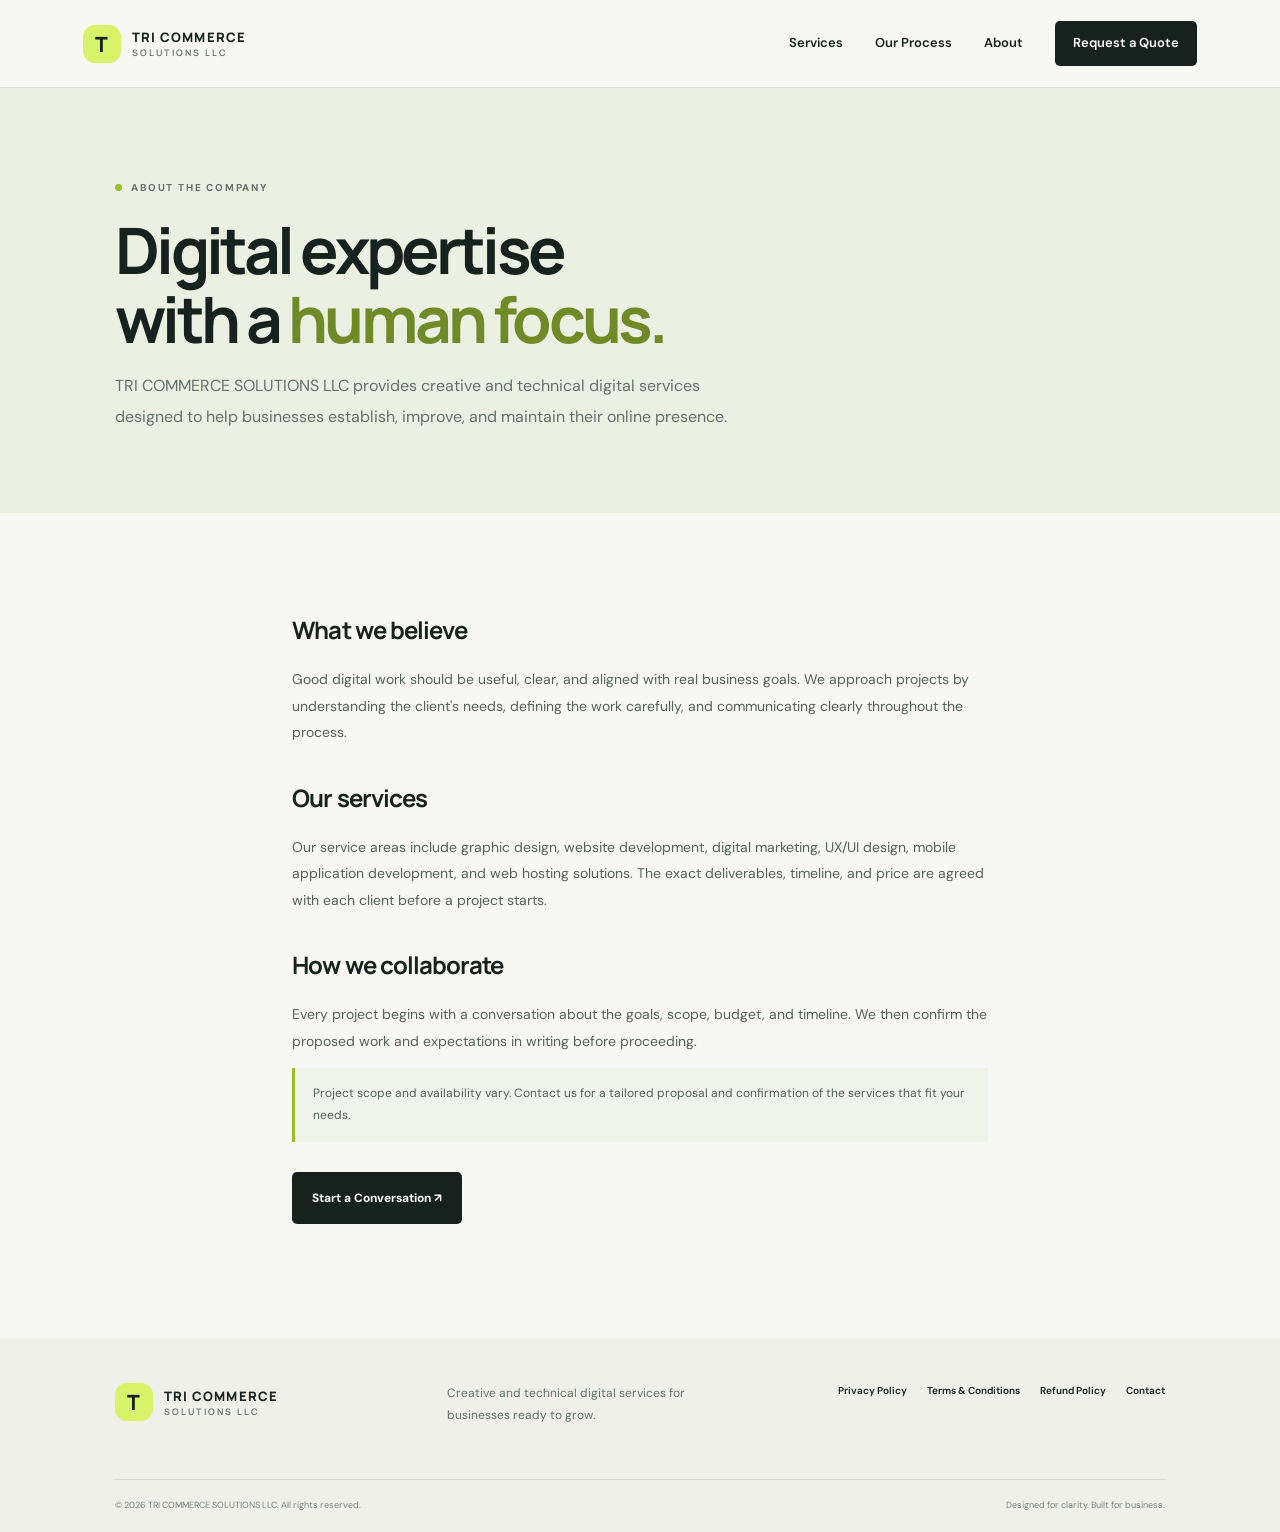
==== about.html @ a109f2fc "Add files via upload" ====
<!doctype html><html lang="en"><head><meta charset="utf-8"><meta name="viewport" content="width=device-width,initial-scale=1"><meta name="description" content="Learn about TRI COMMERCE SOLUTIONS LLC and its digital services."><title>About Us | TRI COMMERCE SOLUTIONS LLC</title><link rel="stylesheet" href="styles.css"></head><body><header class="site-header"><a class="brand" href="index.html"><span class="brand-mark">T</span><span>TRI COMMERCE <small>SOLUTIONS LLC</small></span></a><button class="menu-toggle" aria-label="Toggle navigation" aria-expanded="false">☰</button><nav class="nav"><a href="index.html#services">Services</a><a href="index.html#process">Our Process</a><a href="about.html">About</a><a href="contact.html" class="nav-cta">Request a Quote</a></nav></header><main><section class="page-hero"><p class="eyebrow"><span></span> ABOUT THE COMPANY</p><h1>Digital expertise<br>with a <em>human focus.</em></h1><p>TRI COMMERCE SOLUTIONS LLC provides creative and technical digital services designed to help businesses establish, improve, and maintain their online presence.</p></section><section class="content-section"><h2>What we believe</h2><p>Good digital work should be useful, clear, and aligned with real business goals. We approach projects by understanding the client's needs, defining the work carefully, and communicating clearly throughout the process.</p><h2>Our services</h2><p>Our service areas include graphic design, website development, digital marketing, UX/UI design, mobile application development, and web hosting solutions. The exact deliverables, timeline, and price are agreed with each client before a project starts.</p><h2>How we collaborate</h2><p>Every project begins with a conversation about the goals, scope, budget, and timeline. We then confirm the proposed work and expectations in writing before proceeding.</p><div class="notice">Project scope and availability vary. Contact us for a tailored proposal and confirmation of the services that fit your needs.</div><p style="margin-top:30px"><a class="button button-dark" href="contact.html">Start a Conversation ↗</a></p></section></main><footer class="footer"><div class="footer-top"><a class="brand brand-footer" href="index.html"><span class="brand-mark">T</span><span>TRI COMMERCE <small>SOLUTIONS LLC</small></span></a><p>Creative and technical digital services for businesses ready to grow.</p><div class="footer-links"><a href="privacy.html">Privacy Policy</a><a href="terms.html">Terms & Conditions</a><a href="refund-policy.html">Refund Policy</a><a href="contact.html">Contact</a></div></div><div class="footer-bottom"><span>© <span id="year"></span> TRI COMMERCE SOLUTIONS LLC. All rights reserved.</span><span>Designed for clarity. Built for business.</span></div></footer><script src="script.js"></script></body></html>
---- styles.css ----
@import url('https://fonts.googleapis.com/css2?family=DM+Sans:wght@400;500;600;700&family=Manrope:wght@400;500;600;700;800&display=swap');
:root{--ink:#17221e;--muted:#66716b;--paper:#f7f8f4;--green:#d8f36a;--line:#dfe4dc;--white:#fff}*{box-sizing:border-box}html{scroll-behavior:smooth}body{margin:0;background:var(--paper);color:var(--ink);font-family:'DM Sans',sans-serif;line-height:1.6}a{color:inherit;text-decoration:none}.site-header{height:88px;display:flex;align-items:center;justify-content:space-between;padding:0 6.5%;border-bottom:1px solid var(--line);background:rgba(247,248,244,.94);position:sticky;top:0;z-index:10;backdrop-filter:blur(14px)}.brand{display:flex;align-items:center;gap:11px;font:800 13px Manrope,sans-serif;letter-spacing:.08em}.brand small{display:block;font-size:9px;letter-spacing:.23em;font-weight:600;color:var(--muted)}.brand-mark{display:grid;place-items:center;width:38px;height:38px;background:var(--green);border-radius:12px;font:800 21px Manrope}.nav{display:flex;align-items:center;gap:32px;font-size:13px;font-weight:600}.nav a:not(.nav-cta):hover,.footer-links a:hover{opacity:.65}.nav-cta{background:var(--ink);color:white;padding:12px 18px;border-radius:5px}.menu-toggle{display:none;border:0;background:none;font-size:24px}.hero{min-height:590px;padding:80px 9% 70px;display:grid;grid-template-columns:1.1fr .9fr;align-items:center;gap:5%;overflow:hidden}.eyebrow{font-size:10px;font-weight:700;letter-spacing:.18em;color:#657267;display:flex;align-items:center;gap:9px}.eyebrow span{width:7px;height:7px;background:#9dbd26;border-radius:50%}h1,h2,h3,p{margin-top:0}h1,h2{font-family:Manrope,sans-serif;letter-spacing:-.06em;line-height:1.08}h1{font-size:clamp(48px,6vw,78px);margin:24px 0}h1 em,h2 em{font-style:normal;color:#718a28} .hero-text{max-width:480px;color:var(--muted);font-size:16px;line-height:1.8}.hero-actions{display:flex;align-items:center;gap:27px;margin-top:30px}.button{display:inline-flex;align-items:center;justify-content:center;gap:22px;padding:15px 20px;border-radius:5px;font-size:12px;font-weight:700;transition:transform .2s}.button:hover{transform:translateY(-2px)}.button-dark{background:var(--ink);color:white}.button-dark span{color:var(--green);font-size:18px}.text-link{font-size:12px;font-weight:700}.hero-note{display:flex;align-items:center;gap:13px;margin-top:48px;color:var(--muted);font-size:11px}.avatar-stack{display:flex}.avatar-stack b{display:grid;place-items:center;width:27px;height:27px;margin-right:-6px;border:2px solid var(--paper);border-radius:50%;background:#dce6d2;font-size:9px;color:var(--ink)}.avatar-stack b:nth-child(2){background:#e9dfc8}.avatar-stack b:nth-child(3){background:#c9d9d3}.hero-art{height:410px;position:relative;display:grid;place-items:center}.art-orbit{position:absolute;border:1px solid #dce2d8;border-radius:50%;width:350px;height:350px}.orbit-two{width:450px;height:450px;border-style:dashed}.art-card{position:absolute;border-radius:12px;box-shadow:0 25px 65px #17221e20}.card-back{width:210px;height:275px;right:9%;top:8%;background:#e6eadd;padding:22px;transform:rotate(9deg)}.tiny-label{font-size:9px;letter-spacing:.15em;color:#7d887c}.mini-lines{margin-top:45px;display:grid;gap:10px}.mini-lines i{height:7px;border-radius:5px;background:#c2cbb9}.mini-lines i:nth-child(2){width:70%}.mini-lines i:nth-child(3){width:45%}.card-front{width:235px;height:300px;left:10%;top:17%;background:var(--green);padding:23px;display:flex;flex-direction:column;justify-content:space-between;transform:rotate(-7deg)}.art-symbol{font-size:105px;line-height:1;font-weight:400}.art-card-bottom{display:flex;justify-content:space-between;align-items:end;font:700 22px/1.15 Manrope;letter-spacing:-.05em}.art-card-bottom b{font-size:25px}.art-dot{position:absolute;width:13px;height:13px;border-radius:50%;background:#92a945}.dot-one{top:8%;left:23%}.dot-two{bottom:9%;right:14%;background:#d1a77a}.art-label{position:absolute;bottom:2%;left:4%;font-size:9px;line-height:1.8;letter-spacing:.16em;font-weight:700;color:#788276}.trust-strip{border-top:1px solid var(--line);border-bottom:1px solid var(--line);padding:22px 9%;display:flex;justify-content:space-between;gap:18px;font-size:9px;letter-spacing:.16em;font-weight:700;color:#788276}.section{padding:100px 9%}.section-heading{display:flex;justify-content:space-between;align-items:end;gap:40px;margin-bottom:45px}.section-heading h2,.process-inner h2,.cta-section h2{font-size:clamp(38px,4.4vw,58px);margin:16px 0 0}.section-heading>p{max-width:390px;color:var(--muted);font-size:14px;line-height:1.9;margin-bottom:4px}.service-grid{display:grid;grid-template-columns:repeat(3,1fr);border-top:1px solid var(--line);border-left:1px solid var(--line)}.service-card{position:relative;min-height:255px;padding:28px;border-right:1px solid var(--line);border-bottom:1px solid var(--line);transition:background .2s}.service-card:hover{background:#eef2e8}.service-number{position:absolute;right:24px;top:27px;font-size:10px;color:#8c9689}.service-icon{display:grid;place-items:center;width:43px;height:43px;background:#e7eddf;border-radius:10px;font-size:22px;margin-bottom:26px}.service-card h3{font:700 18px Manrope;letter-spacing:-.04em;margin-bottom:9px}.service-card p{font-size:12px;line-height:1.8;color:var(--muted);min-height:65px}.service-card a{font-size:11px;font-weight:700}.process-section{background:#1a2721;color:#fff}.process-inner{display:grid;grid-template-columns:1fr 1fr;gap:12%;align-items:center}.process-inner .eyebrow{color:#b9c4b6}.process-inner h2 em{color:var(--green)}.process-intro{color:#b5c0b7;max-width:390px;font-size:13px;line-height:1.9;margin:24px 0 28px}.button-light{background:var(--green);color:var(--ink)}.steps{border-top:1px solid #46534b}.step{display:grid;grid-template-columns:40px 1fr;gap:18px;padding:24px 0;border-bottom:1px solid #46534b}.step>span{font-size:11px;color:var(--green);padding-top:4px}.step h3{font:700 17px Manrope;margin-bottom:6px}.step p{font-size:12px;color:#b5c0b7;margin:0;line-height:1.8}.cta-section{text-align:center;padding:100px 20px}.cta-section .eyebrow{justify-content:center}.cta-section h2{margin:18px 0 30px}.footer{padding:45px 9% 20px;background:#eef0e9}.footer-top{display:grid;grid-template-columns:1fr 1fr 1.3fr;gap:35px;align-items:start;padding-bottom:40px}.brand-footer{align-self:start}.footer-top>p{max-width:260px;font-size:12px;color:var(--muted);line-height:1.8}.footer-links{display:flex;justify-content:flex-end;flex-wrap:wrap;gap:15px 20px;font-size:10px;font-weight:600}.footer-bottom{display:flex;justify-content:space-between;border-top:1px solid #d8ddd4;padding-top:18px;font-size:9px;color:#7c867d}.page-hero{padding:90px 9% 65px;background:#eaf0e2}.page-hero h1{font-size:clamp(42px,5vw,64px);margin:18px 0}.page-hero p{max-width:650px;color:var(--muted);line-height:1.9}.content-section{max-width:900px;margin:auto;padding:65px 8% 100px}.content-section h2{font:700 24px Manrope;letter-spacing:-.04em;margin-top:35px}.content-section p,.content-section li{font-size:14px;color:#56625a;line-height:1.9}.content-section ul{padding-left:22px}.contact-layout{display:grid;grid-template-columns:.8fr 1.2fr;gap:70px}.contact-aside h2{font-size:34px}.contact-aside p{color:var(--muted);font-size:13px;line-height:1.9}.contact-aside .contact-note{margin-top:30px;padding:18px;background:#eef2e8;border-radius:7px;font-size:12px}.form-card{background:white;border:1px solid var(--line);border-radius:10px;padding:30px}.form-grid{display:grid;grid-template-columns:1fr 1fr;gap:18px}.field{display:flex;flex-direction:column;gap:7px;margin-bottom:17px}.field.full{grid-column:1/-1}.field label{font-size:11px;font-weight:700}.field input,.field select,.field textarea{width:100%;border:1px solid #dce2d9;border-radius:5px;padding:13px;font:12px 'DM Sans';background:#fcfdfb;color:var(--ink)}.field textarea{min-height:120px;resize:vertical}.field input:focus,.field select:focus,.field textarea:focus{outline:2px solid #c5df7a;border-color:transparent}.form-hint{font-size:10px;color:#7a857c;line-height:1.6}.success-message{display:none;margin-top:15px;padding:12px;background:#eff6dc;border-radius:5px;font-size:12px}.legal-updated{font-size:11px;color:#8a948b}.notice{padding:15px 18px;background:#f0f3e9;border-left:3px solid #9dbd26;font-size:12px;color:#536052;line-height:1.8}@media(max-width:850px){.site-header{height:72px;padding:0 5%}.menu-toggle{display:block}.nav{display:none;position:absolute;top:71px;left:0;right:0;padding:22px 5%;background:var(--paper);border-bottom:1px solid var(--line);flex-direction:column;align-items:stretch;gap:18px}.nav.open{display:flex}.nav-cta{text-align:center}.hero{padding:55px 7%;grid-template-columns:1fr;gap:20px}.hero-art{height:350px;max-width:500px;width:100%;margin:auto}.art-orbit{width:290px;height:290px}.orbit-two{width:350px;height:350px}.card-front{width:190px;height:250px}.card-back{width:170px;height:220px}.art-symbol{font-size:80px}.trust-strip{padding:20px 7%;flex-wrap:wrap;justify-content:center}.section{padding:70px 7%}.section-heading{display:block}.section-heading>p{margin-top:22px}.service-grid{grid-template-columns:repeat(2,1fr)}.process-inner{grid-template-columns:1fr;gap:45px}.footer{padding:35px 7% 18px}.footer-top{grid-template-columns:1fr 1fr}.footer-links{grid-column:1/-1;justify-content:flex-start}.contact-layout{grid-template-columns:1fr;gap:30px}.page-hero{padding:65px 7% 45px}}@media(max-width:520px){h1{font-size:49px}.hero{padding-top:45px}.hero-art{height:300px}.art-orbit{width:235px;height:235px}.orbit-two{width:300px;height:300px}.card-front{left:8%;width:165px;height:225px;padding:17px}.card-back{right:5%;width:145px;height:195px;padding:16px}.art-symbol{font-size:68px}.art-card-bottom{font-size:18px}.trust-strip{font-size:8px;gap:13px 20px}.service-grid{grid-template-columns:1fr}.service-card{min-height:225px}.service-card p{min-height:0;margin-bottom:22px}.footer-top{grid-template-columns:1fr}.footer-links{grid-column:auto;justify-content:flex-start}.footer-bottom{flex-direction:column;gap:8px}.form-card{padding:20px}.form-grid{grid-template-columns:1fr}.field.full{grid-column:auto}.content-section{padding:45px 7%}.cta-section{padding:75px 7%}}
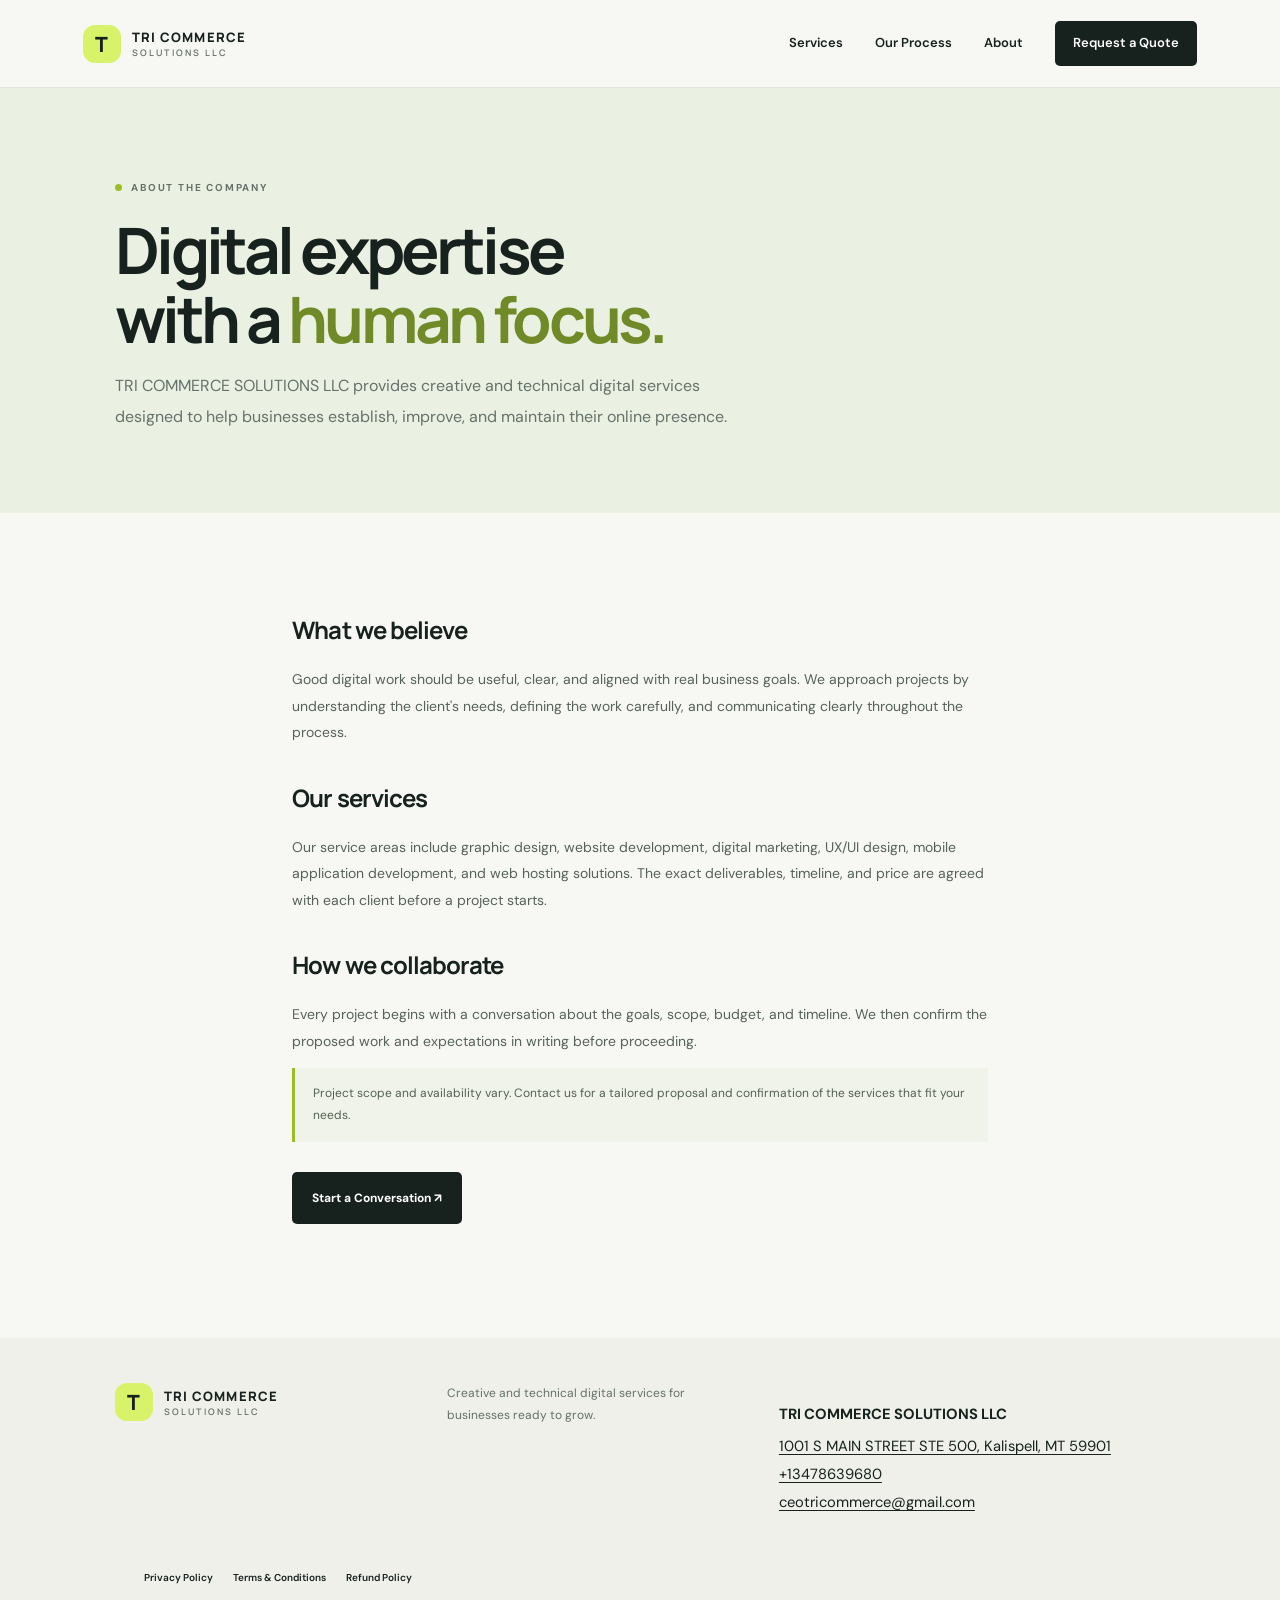
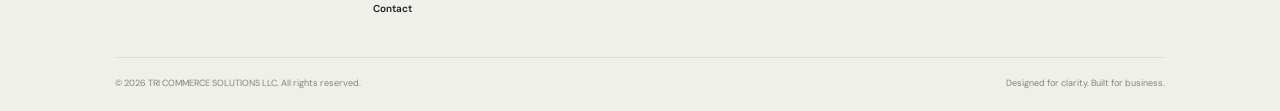
==== commit 5308020f: "Add files via upload" ====
--- a/about.html
+++ b/about.html
@@ -1 +1 @@
-<!doctype html><html lang="en"><head><meta charset="utf-8"><meta name="viewport" content="width=device-width,initial-scale=1"><meta name="description" content="Learn about TRI COMMERCE SOLUTIONS LLC and its digital services."><title>About Us | TRI COMMERCE SOLUTIONS LLC</title><link rel="stylesheet" href="styles.css"></head><body><header class="site-header"><a class="brand" href="index.html"><span class="brand-mark">T</span><span>TRI COMMERCE <small>SOLUTIONS LLC</small></span></a><button class="menu-toggle" aria-label="Toggle navigation" aria-expanded="false">☰</button><nav class="nav"><a href="index.html#services">Services</a><a href="index.html#process">Our Process</a><a href="about.html">About</a><a href="contact.html" class="nav-cta">Request a Quote</a></nav></header><main><section class="page-hero"><p class="eyebrow"><span></span> ABOUT THE COMPANY</p><h1>Digital expertise<br>with a <em>human focus.</em></h1><p>TRI COMMERCE SOLUTIONS LLC provides creative and technical digital services designed to help businesses establish, improve, and maintain their online presence.</p></section><section class="content-section"><h2>What we believe</h2><p>Good digital work should be useful, clear, and aligned with real business goals. We approach projects by understanding the client's needs, defining the work carefully, and communicating clearly throughout the process.</p><h2>Our services</h2><p>Our service areas include graphic design, website development, digital marketing, UX/UI design, mobile application development, and web hosting solutions. The exact deliverables, timeline, and price are agreed with each client before a project starts.</p><h2>How we collaborate</h2><p>Every project begins with a conversation about the goals, scope, budget, and timeline. We then confirm the proposed work and expectations in writing before proceeding.</p><div class="notice">Project scope and availability vary. Contact us for a tailored proposal and confirmation of the services that fit your needs.</div><p style="margin-top:30px"><a class="button button-dark" href="contact.html">Start a Conversation ↗</a></p></section></main><footer class="footer"><div class="footer-top"><a class="brand brand-footer" href="index.html"><span class="brand-mark">T</span><span>TRI COMMERCE <small>SOLUTIONS LLC</small></span></a><p>Creative and technical digital services for businesses ready to grow.</p><div class="footer-links"><a href="privacy.html">Privacy Policy</a><a href="terms.html">Terms & Conditions</a><a href="refund-policy.html">Refund Policy</a><a href="contact.html">Contact</a></div></div><div class="footer-bottom"><span>© <span id="year"></span> TRI COMMERCE SOLUTIONS LLC. All rights reserved.</span><span>Designed for clarity. Built for business.</span></div></footer><script src="script.js"></script></body></html>+<!doctype html><html lang="en"><head><meta charset="utf-8"><meta name="viewport" content="width=device-width,initial-scale=1"><meta name="description" content="Learn about TRI COMMERCE SOLUTIONS LLC and its digital services."><title>About Us | TRI COMMERCE SOLUTIONS LLC</title><link rel="stylesheet" href="styles.css"></head><body><header class="site-header"><a class="brand" href="index.html"><span class="brand-mark">T</span><span>TRI COMMERCE <small>SOLUTIONS LLC</small></span></a><button class="menu-toggle" aria-label="Toggle navigation" aria-expanded="false">☰</button><nav class="nav"><a href="index.html#services">Services</a><a href="index.html#process">Our Process</a><a href="about.html">About</a><a href="contact.html" class="nav-cta">Request a Quote</a></nav></header><main><section class="page-hero"><p class="eyebrow"><span></span> ABOUT THE COMPANY</p><h1>Digital expertise<br>with a <em>human focus.</em></h1><p>TRI COMMERCE SOLUTIONS LLC provides creative and technical digital services designed to help businesses establish, improve, and maintain their online presence.</p></section><section class="content-section"><h2>What we believe</h2><p>Good digital work should be useful, clear, and aligned with real business goals. We approach projects by understanding the client's needs, defining the work carefully, and communicating clearly throughout the process.</p><h2>Our services</h2><p>Our service areas include graphic design, website development, digital marketing, UX/UI design, mobile application development, and web hosting solutions. The exact deliverables, timeline, and price are agreed with each client before a project starts.</p><h2>How we collaborate</h2><p>Every project begins with a conversation about the goals, scope, budget, and timeline. We then confirm the proposed work and expectations in writing before proceeding.</p><div class="notice">Project scope and availability vary. Contact us for a tailored proposal and confirmation of the services that fit your needs.</div><p style="margin-top:30px"><a class="button button-dark" href="contact.html">Start a Conversation ↗</a></p></section></main><footer class="footer"><div class="footer-top"><a class="brand brand-footer" href="index.html"><span class="brand-mark">T</span><span>TRI COMMERCE <small>SOLUTIONS LLC</small></span></a><p>Creative and technical digital services for businesses ready to grow.</p><div class="business-contact"><strong>TRI COMMERCE SOLUTIONS LLC</strong><br><a href="https://www.google.com/maps/search/?api=1&query=1001+S+MAIN+STREET+STE+500+Kalispell+MT+59901">1001 S MAIN STREET STE 500, Kalispell, MT 59901</a><br><a href="tel:+13478639680">+13478639680</a><br><a href="mailto:ceotricommerce@gmail.com">ceotricommerce@gmail.com</a></div><div class="footer-links"><a href="privacy.html">Privacy Policy</a><a href="terms.html">Terms & Conditions</a><a href="refund-policy.html">Refund Policy</a><a href="contact.html">Contact</a></div></div><div class="footer-bottom"><span>© <span id="year"></span> TRI COMMERCE SOLUTIONS LLC. All rights reserved.</span><span>Designed for clarity. Built for business.</span></div></footer><script src="script.js"></script></body></html>
--- a/styles.css
+++ b/styles.css
@@ -1,2 +1,5 @@
 @import url('https://fonts.googleapis.com/css2?family=DM+Sans:wght@400;500;600;700&family=Manrope:wght@400;500;600;700;800&display=swap');
 :root{--ink:#17221e;--muted:#66716b;--paper:#f7f8f4;--green:#d8f36a;--line:#dfe4dc;--white:#fff}*{box-sizing:border-box}html{scroll-behavior:smooth}body{margin:0;background:var(--paper);color:var(--ink);font-family:'DM Sans',sans-serif;line-height:1.6}a{color:inherit;text-decoration:none}.site-header{height:88px;display:flex;align-items:center;justify-content:space-between;padding:0 6.5%;border-bottom:1px solid var(--line);background:rgba(247,248,244,.94);position:sticky;top:0;z-index:10;backdrop-filter:blur(14px)}.brand{display:flex;align-items:center;gap:11px;font:800 13px Manrope,sans-serif;letter-spacing:.08em}.brand small{display:block;font-size:9px;letter-spacing:.23em;font-weight:600;color:var(--muted)}.brand-mark{display:grid;place-items:center;width:38px;height:38px;background:var(--green);border-radius:12px;font:800 21px Manrope}.nav{display:flex;align-items:center;gap:32px;font-size:13px;font-weight:600}.nav a:not(.nav-cta):hover,.footer-links a:hover{opacity:.65}.nav-cta{background:var(--ink);color:white;padding:12px 18px;border-radius:5px}.menu-toggle{display:none;border:0;background:none;font-size:24px}.hero{min-height:590px;padding:80px 9% 70px;display:grid;grid-template-columns:1.1fr .9fr;align-items:center;gap:5%;overflow:hidden}.eyebrow{font-size:10px;font-weight:700;letter-spacing:.18em;color:#657267;display:flex;align-items:center;gap:9px}.eyebrow span{width:7px;height:7px;background:#9dbd26;border-radius:50%}h1,h2,h3,p{margin-top:0}h1,h2{font-family:Manrope,sans-serif;letter-spacing:-.06em;line-height:1.08}h1{font-size:clamp(48px,6vw,78px);margin:24px 0}h1 em,h2 em{font-style:normal;color:#718a28} .hero-text{max-width:480px;color:var(--muted);font-size:16px;line-height:1.8}.hero-actions{display:flex;align-items:center;gap:27px;margin-top:30px}.button{display:inline-flex;align-items:center;justify-content:center;gap:22px;padding:15px 20px;border-radius:5px;font-size:12px;font-weight:700;transition:transform .2s}.button:hover{transform:translateY(-2px)}.button-dark{background:var(--ink);color:white}.button-dark span{color:var(--green);font-size:18px}.text-link{font-size:12px;font-weight:700}.hero-note{display:flex;align-items:center;gap:13px;margin-top:48px;color:var(--muted);font-size:11px}.avatar-stack{display:flex}.avatar-stack b{display:grid;place-items:center;width:27px;height:27px;margin-right:-6px;border:2px solid var(--paper);border-radius:50%;background:#dce6d2;font-size:9px;color:var(--ink)}.avatar-stack b:nth-child(2){background:#e9dfc8}.avatar-stack b:nth-child(3){background:#c9d9d3}.hero-art{height:410px;position:relative;display:grid;place-items:center}.art-orbit{position:absolute;border:1px solid #dce2d8;border-radius:50%;width:350px;height:350px}.orbit-two{width:450px;height:450px;border-style:dashed}.art-card{position:absolute;border-radius:12px;box-shadow:0 25px 65px #17221e20}.card-back{width:210px;height:275px;right:9%;top:8%;background:#e6eadd;padding:22px;transform:rotate(9deg)}.tiny-label{font-size:9px;letter-spacing:.15em;color:#7d887c}.mini-lines{margin-top:45px;display:grid;gap:10px}.mini-lines i{height:7px;border-radius:5px;background:#c2cbb9}.mini-lines i:nth-child(2){width:70%}.mini-lines i:nth-child(3){width:45%}.card-front{width:235px;height:300px;left:10%;top:17%;background:var(--green);padding:23px;display:flex;flex-direction:column;justify-content:space-between;transform:rotate(-7deg)}.art-symbol{font-size:105px;line-height:1;font-weight:400}.art-card-bottom{display:flex;justify-content:space-between;align-items:end;font:700 22px/1.15 Manrope;letter-spacing:-.05em}.art-card-bottom b{font-size:25px}.art-dot{position:absolute;width:13px;height:13px;border-radius:50%;background:#92a945}.dot-one{top:8%;left:23%}.dot-two{bottom:9%;right:14%;background:#d1a77a}.art-label{position:absolute;bottom:2%;left:4%;font-size:9px;line-height:1.8;letter-spacing:.16em;font-weight:700;color:#788276}.trust-strip{border-top:1px solid var(--line);border-bottom:1px solid var(--line);padding:22px 9%;display:flex;justify-content:space-between;gap:18px;font-size:9px;letter-spacing:.16em;font-weight:700;color:#788276}.section{padding:100px 9%}.section-heading{display:flex;justify-content:space-between;align-items:end;gap:40px;margin-bottom:45px}.section-heading h2,.process-inner h2,.cta-section h2{font-size:clamp(38px,4.4vw,58px);margin:16px 0 0}.section-heading>p{max-width:390px;color:var(--muted);font-size:14px;line-height:1.9;margin-bottom:4px}.service-grid{display:grid;grid-template-columns:repeat(3,1fr);border-top:1px solid var(--line);border-left:1px solid var(--line)}.service-card{position:relative;min-height:255px;padding:28px;border-right:1px solid var(--line);border-bottom:1px solid var(--line);transition:background .2s}.service-card:hover{background:#eef2e8}.service-number{position:absolute;right:24px;top:27px;font-size:10px;color:#8c9689}.service-icon{display:grid;place-items:center;width:43px;height:43px;background:#e7eddf;border-radius:10px;font-size:22px;margin-bottom:26px}.service-card h3{font:700 18px Manrope;letter-spacing:-.04em;margin-bottom:9px}.service-card p{font-size:12px;line-height:1.8;color:var(--muted);min-height:65px}.service-card a{font-size:11px;font-weight:700}.process-section{background:#1a2721;color:#fff}.process-inner{display:grid;grid-template-columns:1fr 1fr;gap:12%;align-items:center}.process-inner .eyebrow{color:#b9c4b6}.process-inner h2 em{color:var(--green)}.process-intro{color:#b5c0b7;max-width:390px;font-size:13px;line-height:1.9;margin:24px 0 28px}.button-light{background:var(--green);color:var(--ink)}.steps{border-top:1px solid #46534b}.step{display:grid;grid-template-columns:40px 1fr;gap:18px;padding:24px 0;border-bottom:1px solid #46534b}.step>span{font-size:11px;color:var(--green);padding-top:4px}.step h3{font:700 17px Manrope;margin-bottom:6px}.step p{font-size:12px;color:#b5c0b7;margin:0;line-height:1.8}.cta-section{text-align:center;padding:100px 20px}.cta-section .eyebrow{justify-content:center}.cta-section h2{margin:18px 0 30px}.footer{padding:45px 9% 20px;background:#eef0e9}.footer-top{display:grid;grid-template-columns:1fr 1fr 1.3fr;gap:35px;align-items:start;padding-bottom:40px}.brand-footer{align-self:start}.footer-top>p{max-width:260px;font-size:12px;color:var(--muted);line-height:1.8}.footer-links{display:flex;justify-content:flex-end;flex-wrap:wrap;gap:15px 20px;font-size:10px;font-weight:600}.footer-bottom{display:flex;justify-content:space-between;border-top:1px solid #d8ddd4;padding-top:18px;font-size:9px;color:#7c867d}.page-hero{padding:90px 9% 65px;background:#eaf0e2}.page-hero h1{font-size:clamp(42px,5vw,64px);margin:18px 0}.page-hero p{max-width:650px;color:var(--muted);line-height:1.9}.content-section{max-width:900px;margin:auto;padding:65px 8% 100px}.content-section h2{font:700 24px Manrope;letter-spacing:-.04em;margin-top:35px}.content-section p,.content-section li{font-size:14px;color:#56625a;line-height:1.9}.content-section ul{padding-left:22px}.contact-layout{display:grid;grid-template-columns:.8fr 1.2fr;gap:70px}.contact-aside h2{font-size:34px}.contact-aside p{color:var(--muted);font-size:13px;line-height:1.9}.contact-aside .contact-note{margin-top:30px;padding:18px;background:#eef2e8;border-radius:7px;font-size:12px}.form-card{background:white;border:1px solid var(--line);border-radius:10px;padding:30px}.form-grid{display:grid;grid-template-columns:1fr 1fr;gap:18px}.field{display:flex;flex-direction:column;gap:7px;margin-bottom:17px}.field.full{grid-column:1/-1}.field label{font-size:11px;font-weight:700}.field input,.field select,.field textarea{width:100%;border:1px solid #dce2d9;border-radius:5px;padding:13px;font:12px 'DM Sans';background:#fcfdfb;color:var(--ink)}.field textarea{min-height:120px;resize:vertical}.field input:focus,.field select:focus,.field textarea:focus{outline:2px solid #c5df7a;border-color:transparent}.form-hint{font-size:10px;color:#7a857c;line-height:1.6}.success-message{display:none;margin-top:15px;padding:12px;background:#eff6dc;border-radius:5px;font-size:12px}.legal-updated{font-size:11px;color:#8a948b}.notice{padding:15px 18px;background:#f0f3e9;border-left:3px solid #9dbd26;font-size:12px;color:#536052;line-height:1.8}@media(max-width:850px){.site-header{height:72px;padding:0 5%}.menu-toggle{display:block}.nav{display:none;position:absolute;top:71px;left:0;right:0;padding:22px 5%;background:var(--paper);border-bottom:1px solid var(--line);flex-direction:column;align-items:stretch;gap:18px}.nav.open{display:flex}.nav-cta{text-align:center}.hero{padding:55px 7%;grid-template-columns:1fr;gap:20px}.hero-art{height:350px;max-width:500px;width:100%;margin:auto}.art-orbit{width:290px;height:290px}.orbit-two{width:350px;height:350px}.card-front{width:190px;height:250px}.card-back{width:170px;height:220px}.art-symbol{font-size:80px}.trust-strip{padding:20px 7%;flex-wrap:wrap;justify-content:center}.section{padding:70px 7%}.section-heading{display:block}.section-heading>p{margin-top:22px}.service-grid{grid-template-columns:repeat(2,1fr)}.process-inner{grid-template-columns:1fr;gap:45px}.footer{padding:35px 7% 18px}.footer-top{grid-template-columns:1fr 1fr}.footer-links{grid-column:1/-1;justify-content:flex-start}.contact-layout{grid-template-columns:1fr;gap:30px}.page-hero{padding:65px 7% 45px}}@media(max-width:520px){h1{font-size:49px}.hero{padding-top:45px}.hero-art{height:300px}.art-orbit{width:235px;height:235px}.orbit-two{width:300px;height:300px}.card-front{left:8%;width:165px;height:225px;padding:17px}.card-back{right:5%;width:145px;height:195px;padding:16px}.art-symbol{font-size:68px}.art-card-bottom{font-size:18px}.trust-strip{font-size:8px;gap:13px 20px}.service-grid{grid-template-columns:1fr}.service-card{min-height:225px}.service-card p{min-height:0;margin-bottom:22px}.footer-top{grid-template-columns:1fr}.footer-links{grid-column:auto;justify-content:flex-start}.footer-bottom{flex-direction:column;gap:8px}.form-card{padding:20px}.form-grid{grid-template-columns:1fr}.field.full{grid-column:auto}.content-section{padding:45px 7%}.cta-section{padding:75px 7%}}
+
+/* Business contact details */
+.business-contact{font-size:.92rem;line-height:1.9;color:inherit;margin:18px 0;overflow-wrap:anywhere}.business-contact strong{display:inline-block;margin-bottom:4px}.business-contact a,.contact-note a{color:inherit;text-decoration:underline;text-underline-offset:3px}.contact-note a{display:inline-block;margin:3px 0}
